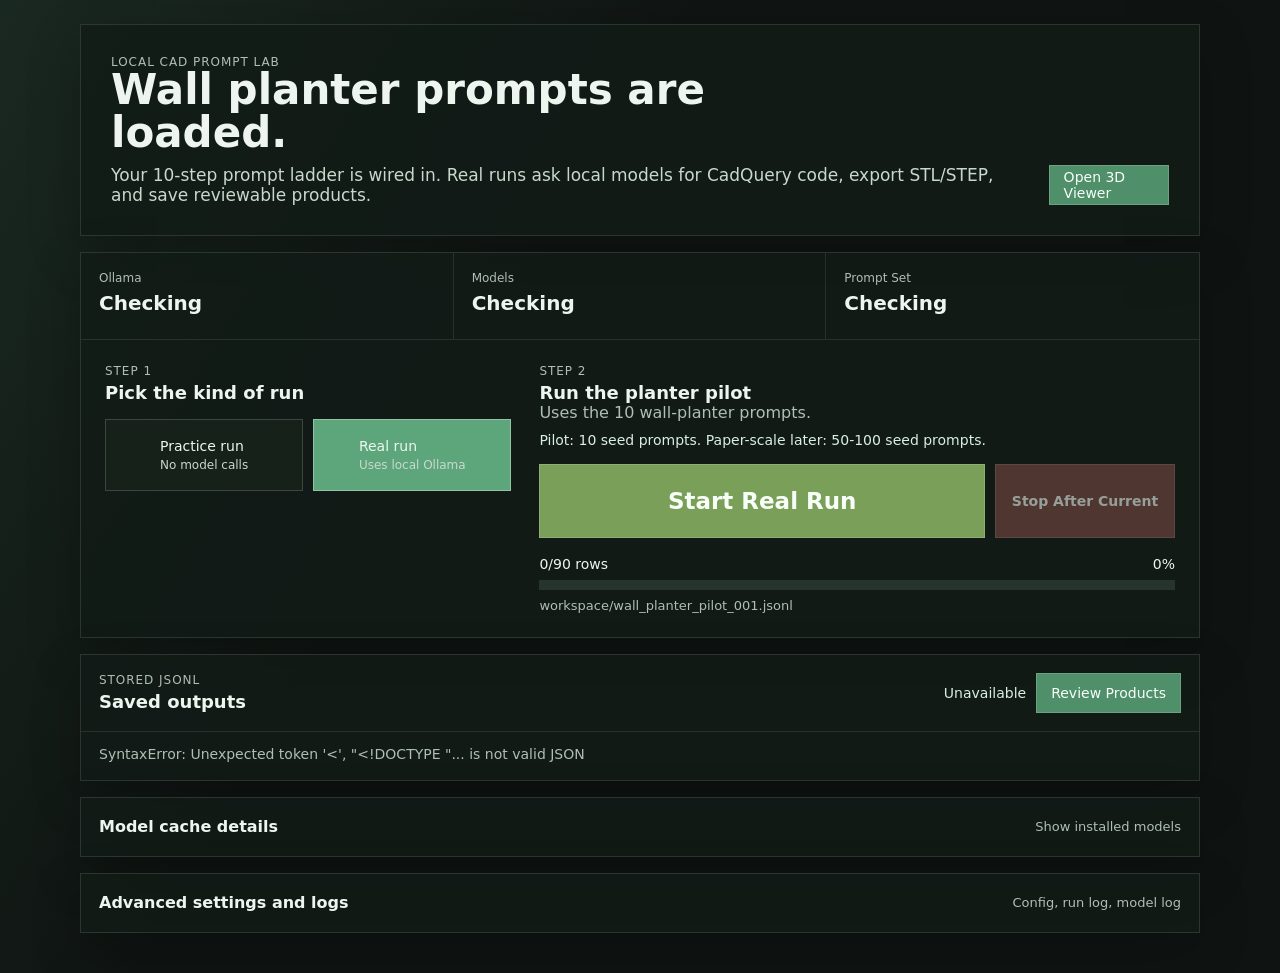
==== lab/index.html @ 8b6bb59c "Bootstrap CAD experiment worker harness" ====
<!doctype html>
<html lang="en">
  <head>
    <meta charset="utf-8" />
    <meta name="viewport" content="width=device-width, initial-scale=1" />
    <title>cadybara Lab</title>
    <link rel="stylesheet" href="./styles.css?v=cadstop1" />
  </head>
  <body>
    <main>
      <section class="hero">
        <div>
          <p class="eyebrow">Local CAD prompt lab</p>
          <h1>Wall planter prompts are loaded.</h1>
          <p>Your 10-step prompt ladder is wired in. Real runs ask local models for CadQuery code, export STL/STEP, and save reviewable products.</p>
        </div>
        <a class="secondary-link" href="/viewer/?artifact=/workspace/sample_part.json">Open 3D Viewer</a>
      </section>

      <section class="start-panel">
        <div class="status-strip">
          <div>
            <span class="label">Ollama</span>
            <strong id="ollama-state">Checking</strong>
          </div>
          <div>
            <span class="label">Models</span>
            <strong id="model-summary">Checking</strong>
          </div>
          <div>
            <span class="label">Prompt Set</span>
            <strong id="pilot-summary">Checking</strong>
          </div>
        </div>

        <div class="run-card">
          <div>
            <p class="eyebrow">Step 1</p>
            <h2>Pick the kind of run</h2>
            <div class="mode-buttons" role="group" aria-label="Run mode">
              <button id="mode-dry" class="mode-button" type="button">
                Practice run
                <span>No model calls</span>
              </button>
              <button id="mode-real" class="mode-button active" type="button">
                Real run
                <span>Uses local Ollama</span>
              </button>
            </div>
          </div>

          <div>
            <p class="eyebrow">Step 2</p>
            <h2 id="run-title">Run the planter pilot</h2>
            <p id="run-explain" class="muted">Uses the 10 wall-planter prompts.</p>
            <p class="prompt-note">Pilot: 10 seed prompts. Paper-scale later: 50-100 seed prompts.</p>
            <div class="run-buttons">
              <button id="start-run" class="start-button real" type="button">Start Real Run</button>
              <button id="stop-run" class="stop-button" type="button" disabled>Stop After Current</button>
            </div>
            <div class="progress-wrap">
              <div class="progress-head">
                <span id="progress-text">0/90 rows</span>
                <span id="progress-percent">0%</span>
              </div>
              <div class="progress-bar"><div id="progress-fill"></div></div>
              <p id="output-path" class="muted">workspace/wall_planter_pilot_001.jsonl</p>
            </div>
          </div>
        </div>
      </section>

      <section class="panel results-panel">
        <div class="panel-head">
          <div>
            <p class="eyebrow">Stored JSONL</p>
            <h2>Saved outputs</h2>
          </div>
          <div class="panel-actions">
            <span id="results-summary">Checking</span>
            <button id="review-products" type="button">Review Products</button>
          </div>
        </div>
        <div id="results-list" class="results-list"></div>
      </section>

      <section id="review-panel" class="review-panel hidden">
        <div class="review-top">
          <div>
            <p class="eyebrow">Manual scoring</p>
            <h2 id="review-title">Review products</h2>
            <p id="review-subtitle" class="muted">Use keys 1-9, or 0 for 10. Scores are appended to JSONL.</p>
          </div>
          <button id="close-review" type="button">Close</button>
        </div>
        <div class="review-layout">
          <div class="review-viewer">
            <iframe id="review-frame" title="Generated CAD viewer"></iframe>
          </div>
          <aside class="review-side">
            <div class="review-nav">
              <button id="prev-review" type="button">Previous</button>
              <span id="review-position">0 / 0</span>
              <button id="next-review" type="button">Next</button>
            </div>
            <div id="review-meta" class="review-meta"></div>
            <div id="score-buttons" class="score-buttons"></div>
            <details open>
              <summary>
                <span>CadQuery code</span>
                <span id="code-status">Loading</span>
              </summary>
              <pre id="review-code"></pre>
            </details>
          </aside>
        </div>
      </section>

      <details class="panel" id="models-details">
        <summary>
          <span>Model cache details</span>
          <span id="model-detail-summary">Show installed models</span>
        </summary>
        <div class="button-row compact">
          <button id="pull-one" type="button">Pull Next Missing</button>
          <button id="pull-all" type="button">Pull Full Queue</button>
          <button id="refresh" type="button">Refresh</button>
        </div>
        <div id="model-list" class="model-list"></div>
      </details>

      <details class="panel">
        <summary>
          <span>Advanced settings and logs</span>
          <span>Config, run log, model log</span>
        </summary>
        <label>
          Config path
          <input id="config-path" value="configs/pilot_local.yaml" autocomplete="off" />
        </label>
        <div class="log-grid">
          <section>
            <h3>Run Log</h3>
            <pre id="run-log"></pre>
          </section>
          <section>
            <h3>Model Log</h3>
            <pre id="model-log"></pre>
          </section>
        </div>
      </details>
    </main>
    <script type="module" src="./app.js?v=cadstop1"></script>
  </body>
</html>
---- lab/styles.css ----
:root {
  color-scheme: dark;
  font-family:
    Inter, ui-sans-serif, system-ui, -apple-system, BlinkMacSystemFont, "Segoe UI",
    sans-serif;
  background: #0f1412;
  color: #eef5ef;
}

* {
  box-sizing: border-box;
}

body {
  margin: 0;
  min-height: 100vh;
  background:
    linear-gradient(120deg, rgba(82, 147, 108, 0.16), transparent 38%),
    #0f1412;
}

main {
  width: min(1120px, calc(100vw - 32px));
  margin: 0 auto;
  padding: 24px 0 40px;
}

.hero,
.start-panel,
.panel {
  border: 1px solid rgba(238, 245, 239, 0.12);
  background: rgba(18, 27, 22, 0.82);
  box-shadow: 0 18px 50px rgba(0, 0, 0, 0.22);
}

.hero {
  min-height: 170px;
  display: flex;
  align-items: flex-end;
  justify-content: space-between;
  gap: 24px;
  padding: 30px;
}

h1,
h2,
h3,
p {
  margin: 0;
}

h1 {
  max-width: 760px;
  font-size: 42px;
  line-height: 1.02;
  font-weight: 780;
  letter-spacing: 0;
}

h2 {
  font-size: 18px;
  letter-spacing: 0;
  margin-top: 4px;
}

h3 {
  font-size: 14px;
  margin-bottom: 10px;
}

.hero p:not(.eyebrow) {
  margin-top: 10px;
  color: #c8d8cc;
  font-size: 17px;
}

.eyebrow,
.label,
.muted {
  color: #aebfb4;
}

.eyebrow {
  font-size: 12px;
  text-transform: uppercase;
  letter-spacing: 0.08em;
}

.secondary-link,
button {
  border: 1px solid rgba(238, 245, 239, 0.18);
  background: #4f8f6a;
  color: #f7fff8;
  min-height: 40px;
  padding: 0 14px;
  font: inherit;
  font-size: 14px;
  cursor: pointer;
  text-decoration: none;
  display: inline-flex;
  align-items: center;
  justify-content: center;
}

.secondary-link:hover,
button:hover {
  background: #5da67c;
}

.start-panel {
  margin-top: 16px;
}

.status-strip {
  display: grid;
  grid-template-columns: repeat(3, minmax(0, 1fr));
  border-bottom: 1px solid rgba(238, 245, 239, 0.1);
}

.status-strip > div {
  min-height: 86px;
  padding: 18px;
  border-right: 1px solid rgba(238, 245, 239, 0.1);
}

.status-strip > div:last-child {
  border-right: 0;
}

.label {
  display: block;
  font-size: 12px;
  margin-bottom: 6px;
}

.status-strip strong {
  display: block;
  font-size: 20px;
  line-height: 1.2;
}

.run-card {
  display: grid;
  grid-template-columns: minmax(260px, 0.78fr) minmax(360px, 1.22fr);
  gap: 28px;
  padding: 24px;
}

.mode-buttons {
  display: grid;
  grid-template-columns: repeat(2, minmax(0, 1fr));
  gap: 10px;
  margin-top: 16px;
}

.mode-button {
  min-height: 72px;
  display: grid;
  justify-items: start;
  align-content: center;
  gap: 4px;
  background: #162119;
  color: #edf7ef;
  text-align: left;
}

.mode-button.active {
  background: #5da67c;
  border-color: rgba(238, 245, 239, 0.36);
}

.mode-button span {
  display: block;
  color: #c9d8cc;
  font-size: 12px;
}

.run-buttons {
  display: grid;
  grid-template-columns: minmax(0, 1fr) 180px;
  gap: 10px;
  margin-top: 16px;
}

.start-button {
  width: 100%;
  min-height: 74px;
  font-size: 23px;
  font-weight: 760;
}

.stop-button {
  min-height: 74px;
  background: #7d4b45;
  font-weight: 720;
}

.stop-button:hover {
  background: #965a51;
}

.start-button.real {
  background: #7a9f58;
}

.start-button:disabled,
.stop-button:disabled {
  cursor: not-allowed;
  opacity: 0.58;
}

.progress-wrap {
  margin-top: 18px;
}

.prompt-note {
  margin-top: 10px;
  color: #d9efe0;
  font-size: 14px;
}

.progress-head {
  display: flex;
  justify-content: space-between;
  gap: 16px;
  font-size: 14px;
  margin-bottom: 8px;
}

.progress-bar,
.bar {
  height: 10px;
  background: #26342b;
  overflow: hidden;
}

.progress-bar > div,
.bar > div {
  height: 100%;
  width: 0;
  background: #73c993;
}

#output-path {
  margin-top: 8px;
  font-size: 13px;
  overflow-wrap: anywhere;
}

.panel {
  margin-top: 16px;
  padding: 0;
}

summary {
  min-height: 58px;
  display: flex;
  align-items: center;
  justify-content: space-between;
  gap: 20px;
  padding: 0 18px;
  cursor: pointer;
}

summary span:first-child {
  font-weight: 720;
}

summary span:last-child {
  color: #aebfb4;
  font-size: 13px;
}

.panel-head {
  min-height: 70px;
  display: flex;
  align-items: center;
  justify-content: space-between;
  gap: 18px;
  padding: 18px;
  border-bottom: 1px solid rgba(238, 245, 239, 0.1);
}

.panel-head > span {
  color: #d9efe0;
  font-size: 14px;
}

.panel-actions {
  display: inline-flex;
  align-items: center;
  gap: 10px;
}

.panel-actions span {
  color: #d9efe0;
  font-size: 14px;
}

.results-list {
  display: grid;
  gap: 8px;
  padding: 14px 18px 18px;
}

.result-item {
  border: 1px solid rgba(238, 245, 239, 0.1);
  background: rgba(12, 18, 15, 0.72);
}

.result-item.error {
  border-color: rgba(222, 117, 117, 0.34);
}

.result-item summary {
  min-height: 46px;
  padding: 0 12px;
}

.result-item summary span:first-child {
  overflow: hidden;
  text-overflow: ellipsis;
  white-space: nowrap;
}

.result-prompt {
  padding: 0 12px 10px;
  color: #b8c9bd;
  font-size: 13px;
}

.result-item pre {
  margin: 0 12px 12px;
}

.empty-results {
  color: #aebfb4;
  font-size: 14px;
}

.hidden {
  display: none !important;
}

.review-panel {
  margin-top: 16px;
  border: 1px solid rgba(238, 245, 239, 0.14);
  background: rgba(11, 17, 14, 0.92);
  box-shadow: 0 18px 50px rgba(0, 0, 0, 0.22);
}

.review-top {
  min-height: 76px;
  padding: 18px;
  display: flex;
  align-items: center;
  justify-content: space-between;
  gap: 18px;
  border-bottom: 1px solid rgba(238, 245, 239, 0.1);
}

.review-layout {
  display: grid;
  grid-template-columns: minmax(0, 1fr) 380px;
  min-height: 620px;
}

.review-viewer {
  min-height: 620px;
  border-right: 1px solid rgba(238, 245, 239, 0.1);
}

.review-viewer iframe {
  width: 100%;
  height: 100%;
  min-height: 620px;
  border: 0;
  display: block;
  background: #101512;
}

.review-side {
  padding: 16px;
  min-width: 0;
}

.review-nav {
  display: grid;
  grid-template-columns: 1fr auto 1fr;
  gap: 8px;
  align-items: center;
}

.review-nav span {
  color: #d9efe0;
  font-size: 13px;
}

.review-meta {
  margin: 14px 0;
  display: grid;
  gap: 8px;
  color: #c8d8cc;
  font-size: 13px;
}

.review-meta strong {
  color: #eef5ef;
}

.score-buttons {
  display: grid;
  grid-template-columns: repeat(5, minmax(0, 1fr));
  gap: 8px;
  margin-bottom: 14px;
}

.score-buttons button {
  min-height: 44px;
  background: #17231b;
}

.score-buttons button.active {
  background: #73a45a;
  border-color: rgba(238, 245, 239, 0.34);
}

#review-code {
  max-height: 260px;
}

.button-row {
  display: flex;
  flex-wrap: wrap;
  gap: 8px;
  padding: 0 18px 16px;
}

.compact button {
  min-height: 34px;
  font-size: 13px;
}

label {
  display: grid;
  gap: 6px;
  color: #b8c9bd;
  font-size: 12px;
  padding: 0 18px 16px;
}

input {
  width: 100%;
  border: 1px solid rgba(238, 245, 239, 0.16);
  background: #0f1412;
  color: #eef5ef;
  min-height: 38px;
  padding: 0 10px;
  font: inherit;
}

.model-list {
  display: grid;
  grid-template-columns: repeat(auto-fit, minmax(210px, 1fr));
  gap: 10px;
  padding: 0 18px 18px;
}

.model-card {
  border: 1px solid rgba(238, 245, 239, 0.1);
  background: rgba(12, 18, 15, 0.72);
  padding: 12px;
}

.model-card strong,
.model-card span {
  display: block;
}

.model-card span {
  color: #b8c9bd;
  font-size: 12px;
  margin-top: 3px;
}

.log-grid {
  display: grid;
  grid-template-columns: repeat(2, minmax(0, 1fr));
  gap: 16px;
  padding: 0 18px 18px;
}

pre {
  min-height: 150px;
  max-height: 260px;
  overflow: auto;
  margin: 0;
  padding: 12px;
  border: 1px solid rgba(238, 245, 239, 0.1);
  background: rgba(12, 18, 15, 0.72);
  white-space: pre-wrap;
  color: #cfe0d3;
  font-size: 12px;
}

@media (max-width: 760px) {
  main {
    width: min(100vw - 20px, 520px);
    padding-top: 10px;
  }

  .hero,
  .run-card,
  .status-strip,
  .log-grid,
  .review-layout {
    display: grid;
    grid-template-columns: 1fr;
  }

  .hero {
    padding: 22px;
  }

  h1 {
    font-size: 31px;
  }

  .status-strip > div {
    border-right: 0;
    border-bottom: 1px solid rgba(238, 245, 239, 0.1);
  }

  .run-card {
    gap: 18px;
    padding: 18px;
  }

  .mode-buttons {
    grid-template-columns: 1fr;
  }

  .run-buttons {
    grid-template-columns: 1fr;
  }

  .review-viewer {
    border-right: 0;
    border-bottom: 1px solid rgba(238, 245, 239, 0.1);
  }

  .review-layout,
  .review-viewer,
  .review-viewer iframe {
    min-height: 440px;
  }
}
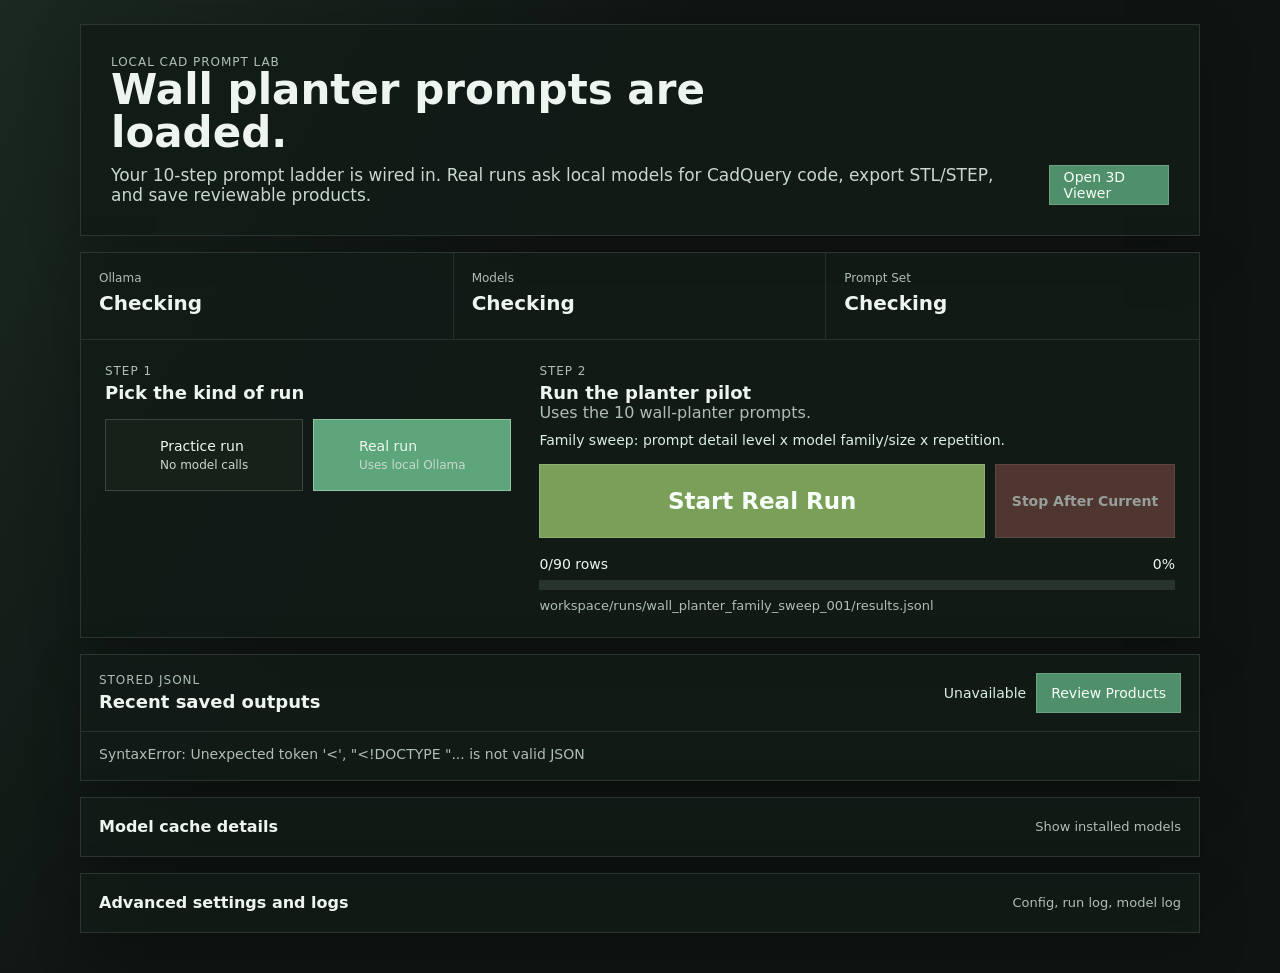
==== commit 173862e3: "Expand planter sweep and numbered run folders" ====
--- a/lab/index.html
+++ b/lab/index.html
@@ -4,7 +4,7 @@
     <meta charset="utf-8" />
     <meta name="viewport" content="width=device-width, initial-scale=1" />
     <title>cadybara Lab</title>
-    <link rel="stylesheet" href="./styles.css?v=cadstop1" />
+    <link rel="stylesheet" href="./styles.css?v=family1" />
   </head>
   <body>
     <main>
@@ -53,7 +53,7 @@
             <p class="eyebrow">Step 2</p>
             <h2 id="run-title">Run the planter pilot</h2>
             <p id="run-explain" class="muted">Uses the 10 wall-planter prompts.</p>
-            <p class="prompt-note">Pilot: 10 seed prompts. Paper-scale later: 50-100 seed prompts.</p>
+            <p class="prompt-note">Family sweep: prompt detail level x model family/size x repetition.</p>
             <div class="run-buttons">
               <button id="start-run" class="start-button real" type="button">Start Real Run</button>
               <button id="stop-run" class="stop-button" type="button" disabled>Stop After Current</button>
@@ -64,7 +64,7 @@
                 <span id="progress-percent">0%</span>
               </div>
               <div class="progress-bar"><div id="progress-fill"></div></div>
-              <p id="output-path" class="muted">workspace/wall_planter_pilot_001.jsonl</p>
+              <p id="output-path" class="muted">workspace/runs/wall_planter_family_sweep_001/results.jsonl</p>
             </div>
           </div>
         </div>
@@ -74,7 +74,7 @@
         <div class="panel-head">
           <div>
             <p class="eyebrow">Stored JSONL</p>
-            <h2>Saved outputs</h2>
+            <h2>Recent saved outputs</h2>
           </div>
           <div class="panel-actions">
             <span id="results-summary">Checking</span>
@@ -150,6 +150,6 @@
         </div>
       </details>
     </main>
-    <script type="module" src="./app.js?v=cadstop1"></script>
+    <script type="module" src="./app.js?v=family1"></script>
   </body>
 </html>
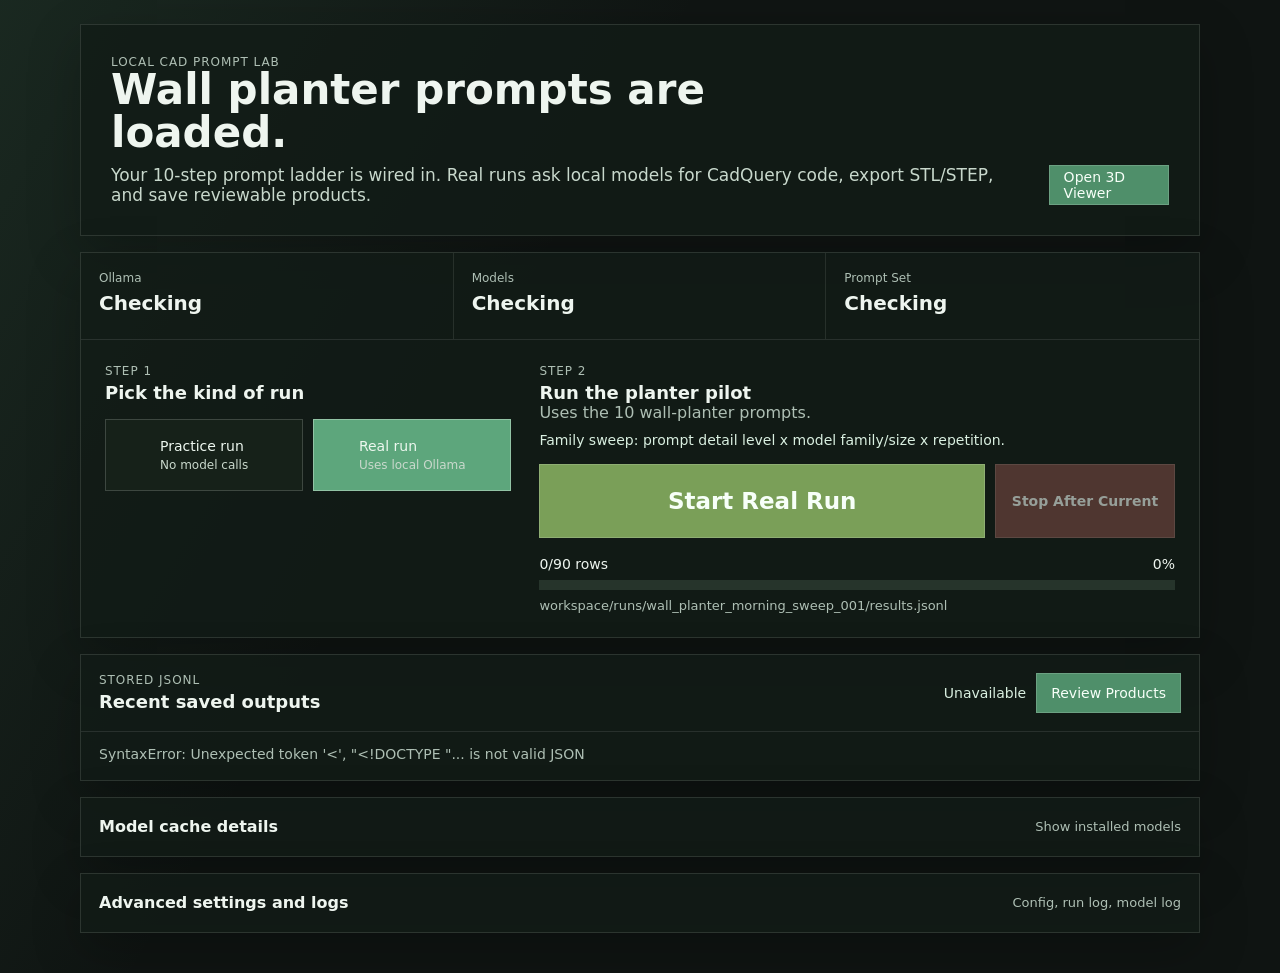
==== commit 955abdac: "Prepare fair CAD morning sweep" ====
--- a/lab/index.html
+++ b/lab/index.html
@@ -4,7 +4,7 @@
     <meta charset="utf-8" />
     <meta name="viewport" content="width=device-width, initial-scale=1" />
     <title>cadybara Lab</title>
-    <link rel="stylesheet" href="./styles.css?v=family1" />
+    <link rel="stylesheet" href="./styles.css?v=morning1" />
   </head>
   <body>
     <main>
@@ -64,7 +64,7 @@
                 <span id="progress-percent">0%</span>
               </div>
               <div class="progress-bar"><div id="progress-fill"></div></div>
-              <p id="output-path" class="muted">workspace/runs/wall_planter_family_sweep_001/results.jsonl</p>
+              <p id="output-path" class="muted">workspace/runs/wall_planter_morning_sweep_001/results.jsonl</p>
             </div>
           </div>
         </div>
@@ -136,7 +136,7 @@
         </summary>
         <label>
           Config path
-          <input id="config-path" value="configs/pilot_local.yaml" autocomplete="off" />
+          <input id="config-path" value="projects/wall-planter-cad-study/configs/morning_sweep.yaml" autocomplete="off" />
         </label>
         <div class="log-grid">
           <section>
@@ -150,6 +150,6 @@
         </div>
       </details>
     </main>
-    <script type="module" src="./app.js?v=family1"></script>
+    <script type="module" src="./app.js?v=morning1"></script>
   </body>
 </html>
--- a/lab/styles.css
+++ b/lab/styles.css
@@ -331,6 +331,11 @@
 
 .result-item pre {
   margin: 0 12px 12px;
+}
+
+.result-failure {
+  border-color: rgba(222, 117, 117, 0.34);
+  color: #f1c0b9;
 }
 
 .empty-results {
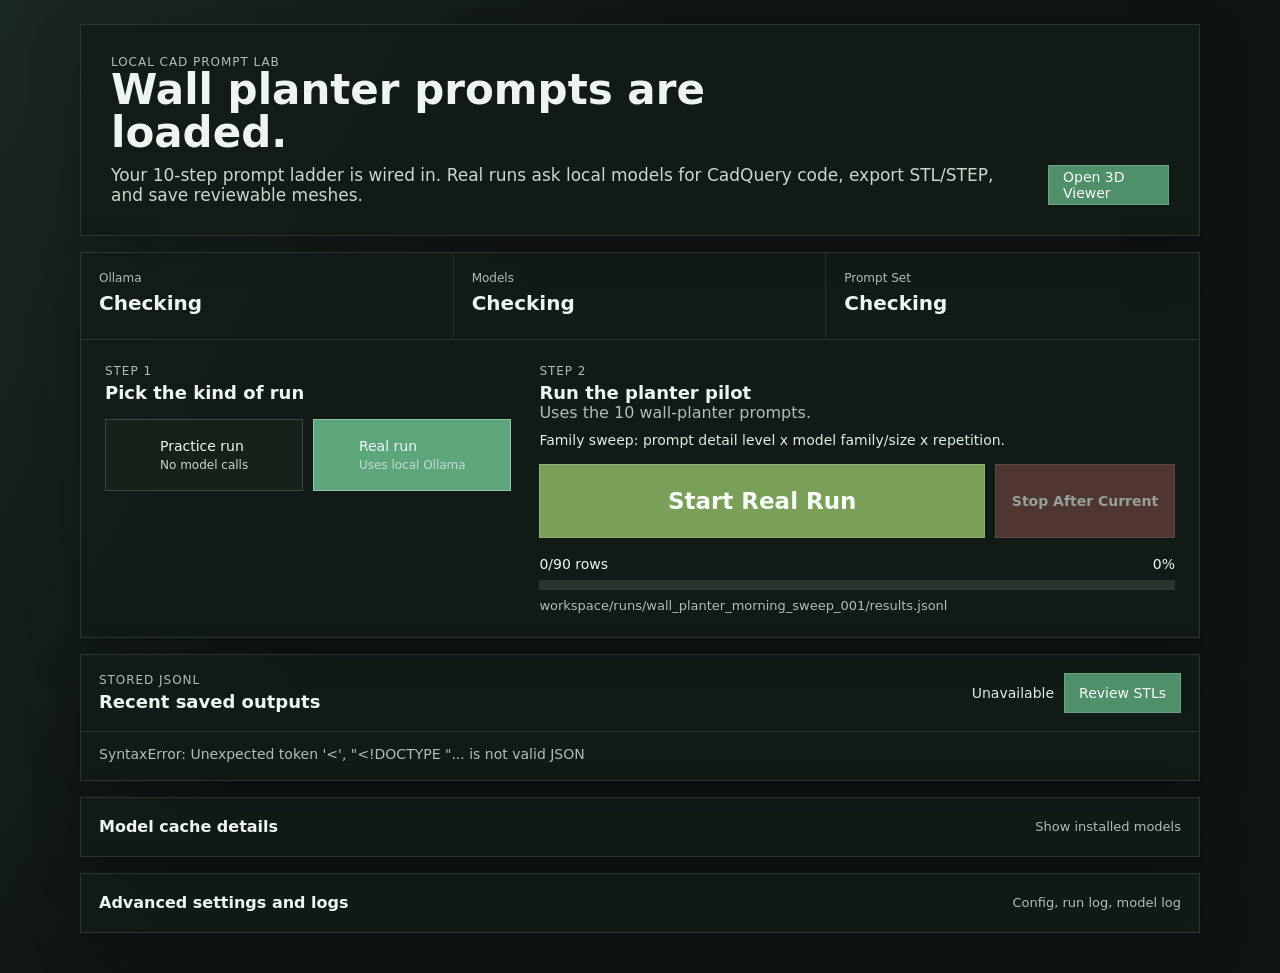
==== commit 94335db3: "Clarify rendered STL review labels" ====
--- a/lab/index.html
+++ b/lab/index.html
@@ -12,7 +12,7 @@
         <div>
           <p class="eyebrow">Local CAD prompt lab</p>
           <h1>Wall planter prompts are loaded.</h1>
-          <p>Your 10-step prompt ladder is wired in. Real runs ask local models for CadQuery code, export STL/STEP, and save reviewable products.</p>
+          <p>Your 10-step prompt ladder is wired in. Real runs ask local models for CadQuery code, export STL/STEP, and save reviewable meshes.</p>
         </div>
         <a class="secondary-link" href="/viewer/?artifact=/workspace/sample_part.json">Open 3D Viewer</a>
       </section>
@@ -78,7 +78,7 @@
           </div>
           <div class="panel-actions">
             <span id="results-summary">Checking</span>
-            <button id="review-products" type="button">Review Products</button>
+            <button id="review-products" type="button">Review STLs</button>
           </div>
         </div>
         <div id="results-list" class="results-list"></div>
@@ -88,7 +88,7 @@
         <div class="review-top">
           <div>
             <p class="eyebrow">Manual scoring</p>
-            <h2 id="review-title">Review products</h2>
+            <h2 id="review-title">Review STLs</h2>
             <p id="review-subtitle" class="muted">Use keys 1-9, or 0 for 10. Scores are appended to JSONL.</p>
           </div>
           <button id="close-review" type="button">Close</button>
